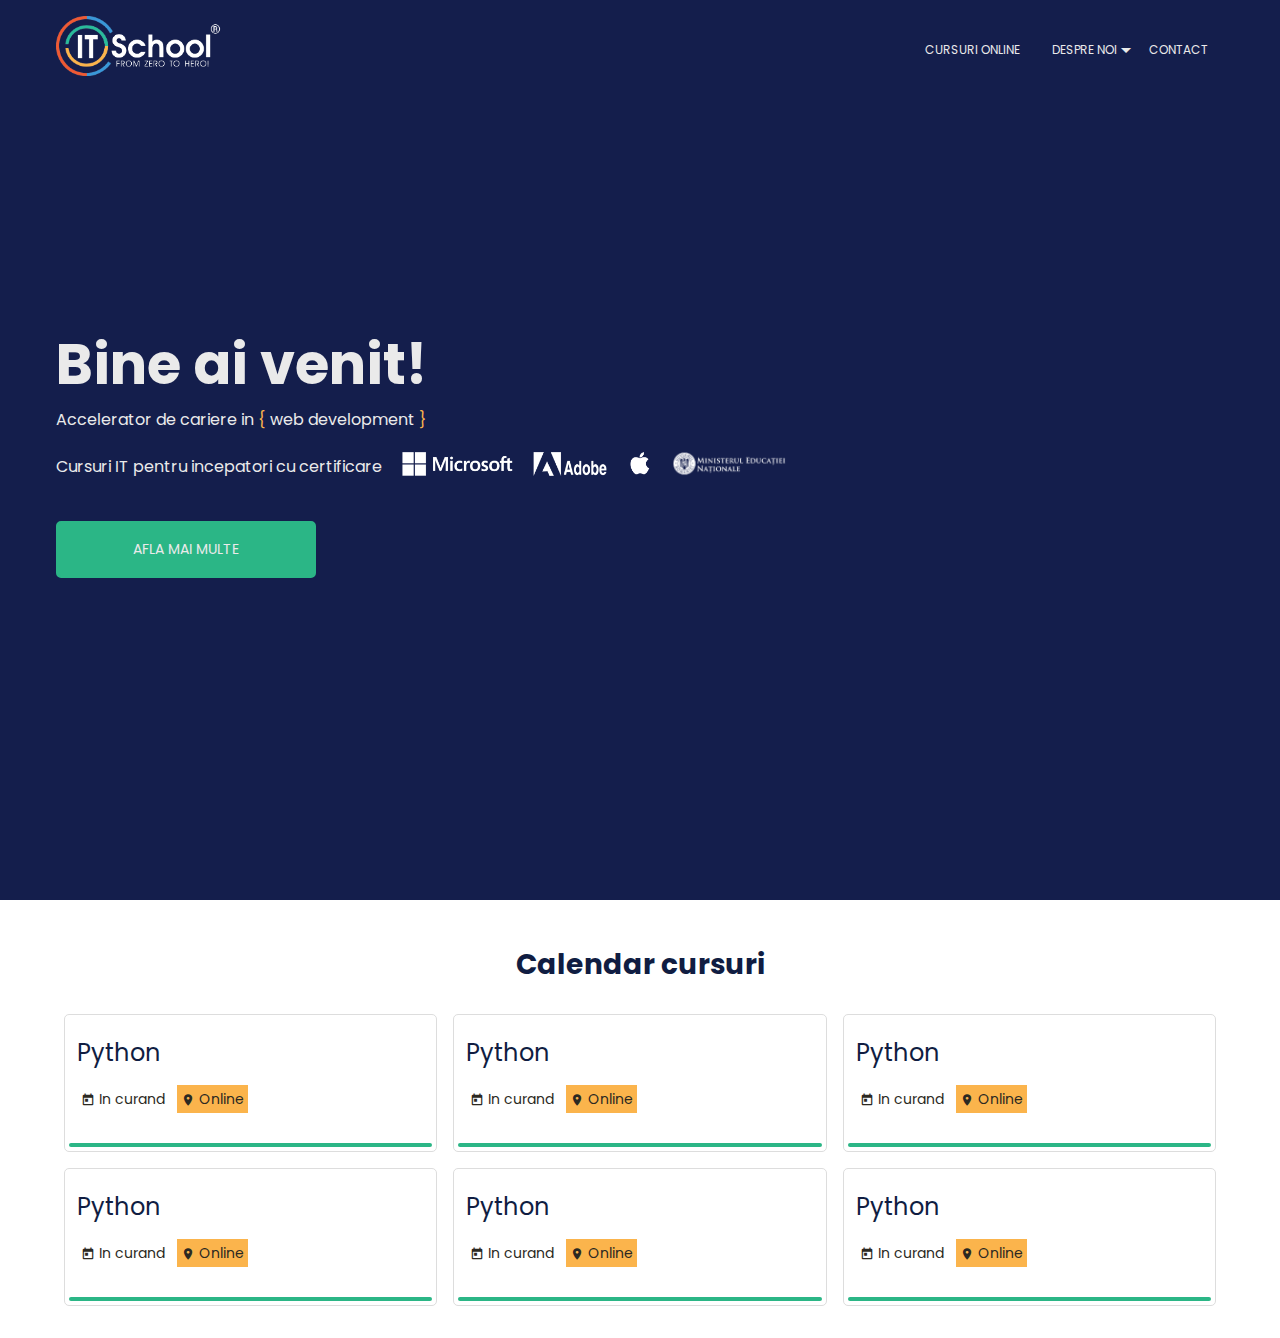
==== index.html @ d3810fd1 "Initial commit" ====
<!DOCTYPE html>
<html lang="en">
  <head>
    <meta charset="UTF-8" />
    <meta http-equiv="X-UA-Compatible" content="IE=edge" />
    <meta name="viewport" content="width=device-width, initial-scale=1.0" />
    <title>Homepage Clona ITSchool</title>

    <link rel="stylesheet" href="./css/main.css" />
    <link rel="stylesheet" href="./css/home.css" />

    <link rel="preconnect" href="https://fonts.googleapis.com" />
    <link rel="preconnect" href="https://fonts.gstatic.com" crossorigin />
    <link
      href="https://fonts.googleapis.com/css2?family=Poppins&family=Roboto+Serif:opsz,wght@8..144,100&display=swap"
      rel="stylesheet"
    />
    <link
      rel="stylesheet"
      href="https://fonts.googleapis.com/icon?family=Material+Icons"
    />
  </head>
  <body>
    <nav>
      <div class="container">
        <a href="index.html">
          <img src="./img/itschool-logo.png" alt="itschool-logo" />
        </a>
        <div class="menu-icon-container">
          <i class="material-icons menu-icon">menu</i>
          <input type="checkbox" />
          <ul>
            <li>
              <a href="pages/courses.html">Cursuri Online</a>
            </li>
            <li class="about-us-link">
              <a href="pages/about.html">
                Despre noi
                <i class="material-icons arrow-down-icon">arrow_drop_down</i>
              </a>
              <div class="submenu">
                <a href="index.html">IT School</a>
                <a href="pages/about.html">Despre noi</a>
              </div>
            </li>
            <li>
              <a href="./pages/contact.html">Contact</a>
            </li>
          </ul>
        </div>
      </div>
    </nav>
    <main>
      <section class="welcome">
        <div class="container">
          <h1>Bine ai venit!</h1>
          <p>
            Accelerator de cariere in
            <span>{</span>
            web development
            <span>}</span>
          </p>
          <p>
            Cursuri IT pentru incepatori cu certificare
            <img src="img/microsoft.png" alt="Microsoft" />
            <img src="img/adobe.png" alt="Adobe" />
            <img src="img/apple.png" alt="Apple" />
            <img src="img/minister.png" alt="Minister" />
          </p>
          <a href="pages/courses.html">Afla mai multe</a>
        </div>
      </section>
      <section class="courses">
        <div class="container">
          <h2>Calendar cursuri</h2>
          <div class="courses-container">
            <!-- Curs -->
            <div class="course-wrapper">
              <div class="course">
                <div class="content">
                  <h3>Python</h3>
                  <div class="badges">
                    <span class="date">
                      <i class="material-icons">today</i>
                      In curand
                    </span>
                    <span class="place">
                      <i class="material-icons">location_on</i>
                      Online
                    </span>
                  </div>
                </div>
                <div class="bar"></div>
              </div>
            </div>
            <!-- Sfarsit curs -->
            <!-- Curs -->
            <div class="course-wrapper">
              <div class="course">
                <div class="content">
                  <h3>Python</h3>
                  <div class="badges">
                    <span class="date">
                      <i class="material-icons">today</i>
                      In curand
                    </span>
                    <span class="place">
                      <i class="material-icons">location_on</i>
                      Online
                    </span>
                  </div>
                </div>
                <div class="bar"></div>
              </div>
            </div>
            <!-- Sfarsit curs -->
            <!-- Curs -->
            <div class="course-wrapper">
              <div class="course">
                <div class="content">
                  <h3>Python</h3>
                  <div class="badges">
                    <span class="date">
                      <i class="material-icons">today</i>
                      In curand
                    </span>
                    <span class="place">
                      <i class="material-icons">location_on</i>
                      Online
                    </span>
                  </div>
                </div>
                <div class="bar"></div>
              </div>
            </div>
            <!-- Sfarsit curs -->
            <!-- Curs -->
            <div class="course-wrapper">
              <div class="course">
                <div class="content">
                  <h3>Python</h3>
                  <div class="badges">
                    <span class="date">
                      <i class="material-icons">today</i>
                      In curand
                    </span>
                    <span class="place">
                      <i class="material-icons">location_on</i>
                      Online
                    </span>
                  </div>
                </div>
                <div class="bar"></div>
              </div>
            </div>
            <!-- Sfarsit curs -->
            <!-- Curs -->
            <div class="course-wrapper">
              <div class="course">
                <div class="content">
                  <h3>Python</h3>
                  <div class="badges">
                    <span class="date">
                      <i class="material-icons">today</i>
                      In curand
                    </span>
                    <span class="place">
                      <i class="material-icons">location_on</i>
                      Online
                    </span>
                  </div>
                </div>
                <div class="bar"></div>
              </div>
            </div>
            <!-- Sfarsit curs -->
            <!-- Curs -->
            <div class="course-wrapper">
              <div class="course">
                <div class="content">
                  <h3>Python</h3>
                  <div class="badges">
                    <span class="date">
                      <i class="material-icons">today</i>
                      In curand
                    </span>
                    <span class="place">
                      <i class="material-icons">location_on</i>
                      Online
                    </span>
                  </div>
                </div>
                <div class="bar"></div>
              </div>
            </div>
            <!-- Sfarsit curs -->
          </div>
        </div>
      </section>
    </main>
  </body>
</html>
---- css/main.css ----
/* Aici va fi cod reutilizabil in toate paginile */
:root {
  --text-primary: #101d42;
  --text-secondary: #fbb44c;
  --text-dark: #2b2922;
  --text-light: #eaeaea;
  --text-white: #ffffff;

  --bg-primary: #141e4c;
  --bg-secondary: #dfedf5;
  --bg-dark: #101d42;
  --bg-light: #ffffff;

  --button-color: #2bb686;

  --fs-large: 1rem;
  --fs-medium: 0.875rem;
  --fs-small: 0.75rem;

  --spacing-xl: 2.625rem;
  --spacing-large: 1.75rem;
  --spacing-medium: 1rem;
  --spacing-small: 0.5rem;
  --spacing-tiny: 0.25rem;

  --mobile-logo-height: 45px;
}

* {
  box-sizing: border-box;
}

body,
h1,
h2,
h3,
p,
ul {
  margin: 0;
  padding: 0;
}

ul {
  list-style-type: none;
}

a {
  display: block;
  text-decoration: none;
}

input[type="submit"] {
  -webkit-appearance: none;
  -moz-appearance: none;
  appearance: none;
  opacity: 1;
}

body {
  font-family: Poppins, sans-serif;
}

h1 {
  font-size: 3.5rem;
  color: var(--text-light);
}

h2 {
  color: var(--text-primary);
  font-size: 1.75rem;
}

h3 {
  font-size: 1.5rem;
  color: var(--text-secondary);
}

p {
  font-size: var(--fs-medium);
  color: var(--text-dark);
}

/* Clase reutilizabile */
.container {
  max-width: 1200px;
  min-width: 320px;
  margin: auto;
  padding: var(--spacing-medium);
}

/*Stilizare nav*/

nav {
  position: fixed;
  top: 0;
  left: 0;

  width: 100%;
  background-color: var(--bg-primary);
}

nav .container {
  display: flex;
  justify-content: space-between;
  align-items: center;
}

nav li a {
  font-size: var(--fs-small);
  text-transform: uppercase;
  color: var(--text-light);
  padding: var(--spacing-medium);
}

nav li a:hover {
  color: var(--text-secondary);
}

nav li {
  position: relative;
}

.arrow-down-icon {
  position: absolute;
  right: -5px;
  top: 50%;
  transform: translateY(-50%);
}

nav ul {
  display: flex;
}

nav img {
  height: 60px;
  width: auto;
}

nav .submenu {
  display: none;
  position: absolute;
  background-color: var(--bg-dark);
  left: var(--spacing-medium);
  width: 10rem; /*aprox 160px */
  padding: var(--spacing-tiny) 0;
}

nav .submenu a {
  padding: var(--spacing-tiny) var(--spacing-small); /*4px 8px*/
}

.about-us-link:hover .submenu {
  display: block;
}

nav .menu-icon {
  display: none;
  color: var(--text-light);
}

nav input[type="checkbox"] {
  display: none;
}

@media (max-width: 768px) {
  nav img {
    height: var(--mobile-logo-height);
  }

  nav ul {
    display: none;
  }

  nav .menu-icon {
    display: block;
  }

  nav .menu-icon-container {
    position: relative;
  }

  nav input[type="checkbox"] {
    display: block;
    position: absolute;
    top: 0;
    left: 0;
    width: 100%;
    height: 100%;
    margin: 0;
    cursor: pointer;
    opacity: 0;
  }

  nav input[type="checkbox"]:checked ~ ul {
    display: block;
    position: fixed;
    top: calc(var(--mobile-logo-height) + var(--spacing-medium) * 2);
    left: 0;
    background-color: var(--bg-dark);
    width: 100%;
  }

  nav .submenu,
  nav .arrow-down-icon {
    display: none;
  }

  .about-us-link:hover .submenu {
    display: none;
  }
}
---- css/home.css ----
/*TO REMOVE when finished*/
:root {
  --ceva: red;
}
/*Remove till here*/

.welcome {
  background-color: var(--bg-primary);
  width: 100%;
  height: 100vh;

  display: flex;
  justify-content: flex-start;
  align-items: center;
}

.welcome h1,
.welcome p {
  color: var(--text-light);
}

.welcome p {
  font-size: var(--fs-large);
  margin-bottom: var(--spacing-medium);
}

.welcome p:last-of-type {
  margin-bottom: var(--spacing-xl);
}

.welcome img {
  height: 24px;
  margin-left: var(--spacing-medium);
  position: relative;
  top: var(--spacing-tiny);
}

.welcome p span {
  color: var(--text-secondary);
}

.welcome a {
  color: var(--text-light);
  background-color: var(--button-color);

  font-size: var(--fs-medium);
  text-transform: uppercase;
  text-align: center;
  padding: var(--spacing-medium);
  border: 2px solid var(--button-color);
  border-radius: 5px;
  width: 260px;
}

.welcome a:hover {
  background-color: transparent;
}

.welcome .container {
  display: flex;
  flex-direction: column;
  flex-grow: 1;
}

@media screen and (max-width: 768px) {
  .welcome h1 {
    font-size: 2.5rem;
  }

  .welcome p:last-of-type {
    margin-bottom: 0;
  }

  .welcome img {
    display: block;
    margin-top: var(--spacing-medium);
    margin-left: var(--spacing-small);
  }

  .welcome a {
    display: none;
  }
}

/*Stilizare cursuri section*/

.courses h2 {
  text-align: center;
  margin: var(--spacing-large) 0;
}

.courses .courses-container {
  display: flex;
  flex-wrap: wrap;
}

.courses .course-wrapper {
  width: calc(100% / 3);
  padding-left: var(--spacing-small);
  padding-right: var(--spacing-small);
}

.courses .course {
  width: 100%;

  border: 1px solid #ddd;
  border-radius: 5px;
  padding: var(--spacing-tiny);
  margin-bottom: var(--spacing-medium);
}

.courses h3 {
  color: var(--text-primary);
  font-weight: 400;
  margin-bottom: var(--spacing-medium);
}

.courses .badges {
  margin-bottom: var(--spacing-medium);
}

.courses span,
.courses i {
  font-size: var(--fs-medium);
  color: var(--text-dark);
}

.courses span {
  padding: var(--spacing-tiny);
}

.courses i {
  vertical-align: middle;
}

.course .place {
  background-color: var(--text-secondary);
  margin-left: var(--spacing-tiny);
}

.courses .content {
  padding: var(--spacing-medium) var(--spacing-small);
}

.course .bar {
  height: var(--spacing-tiny);
  background-color: var(--button-color);
  border-radius: 10px;
}
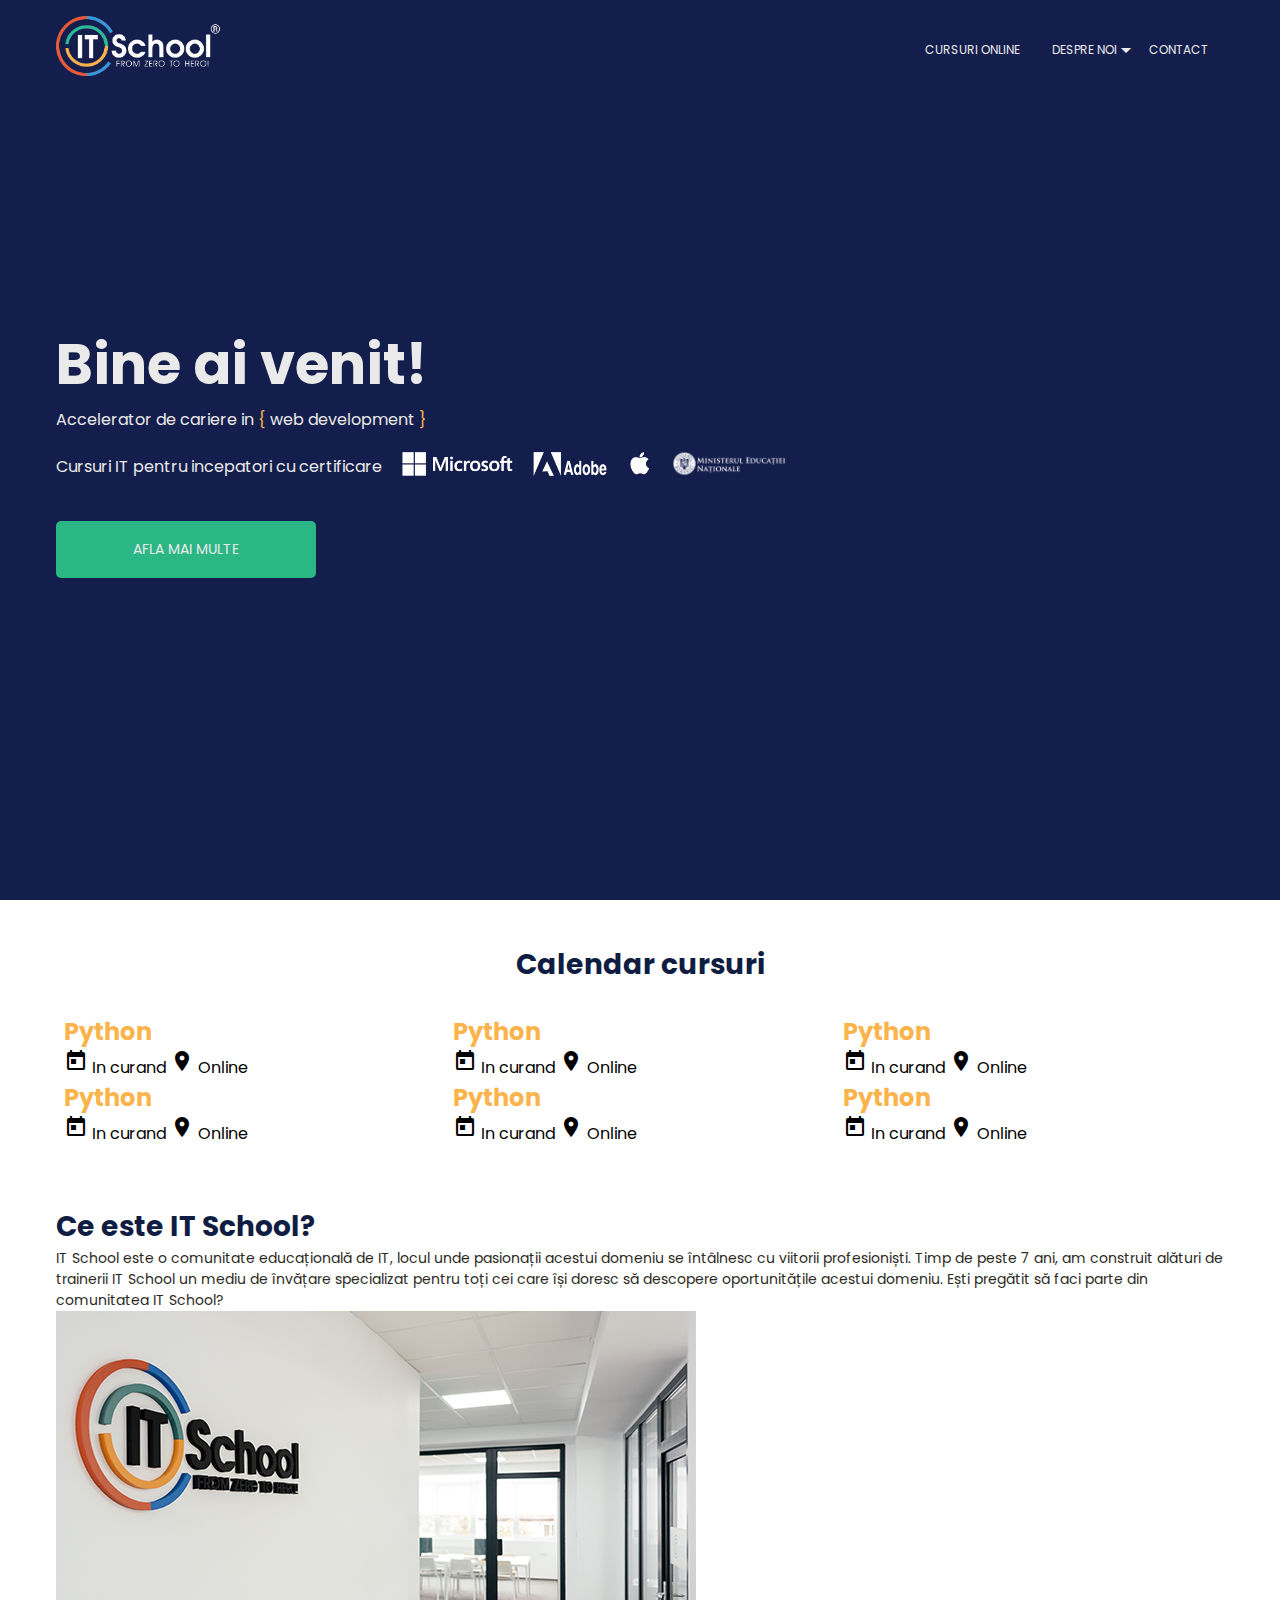
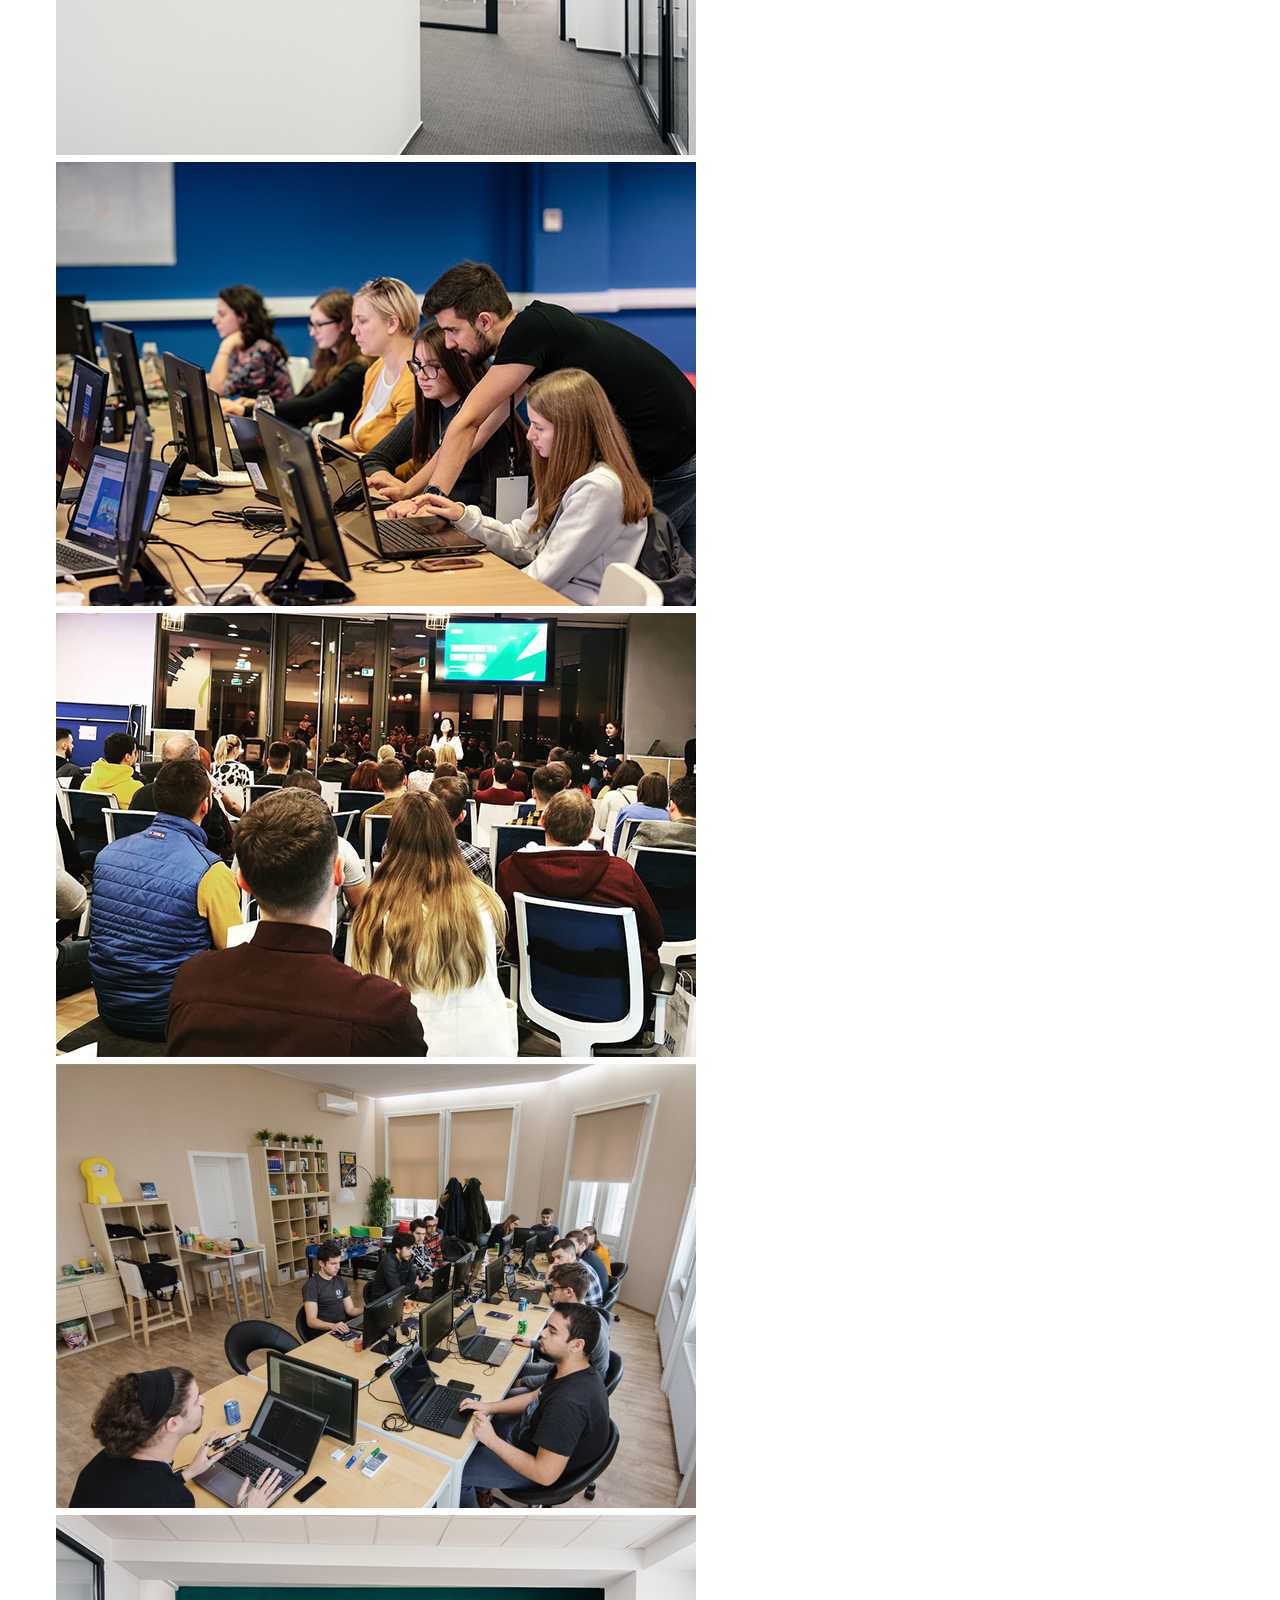
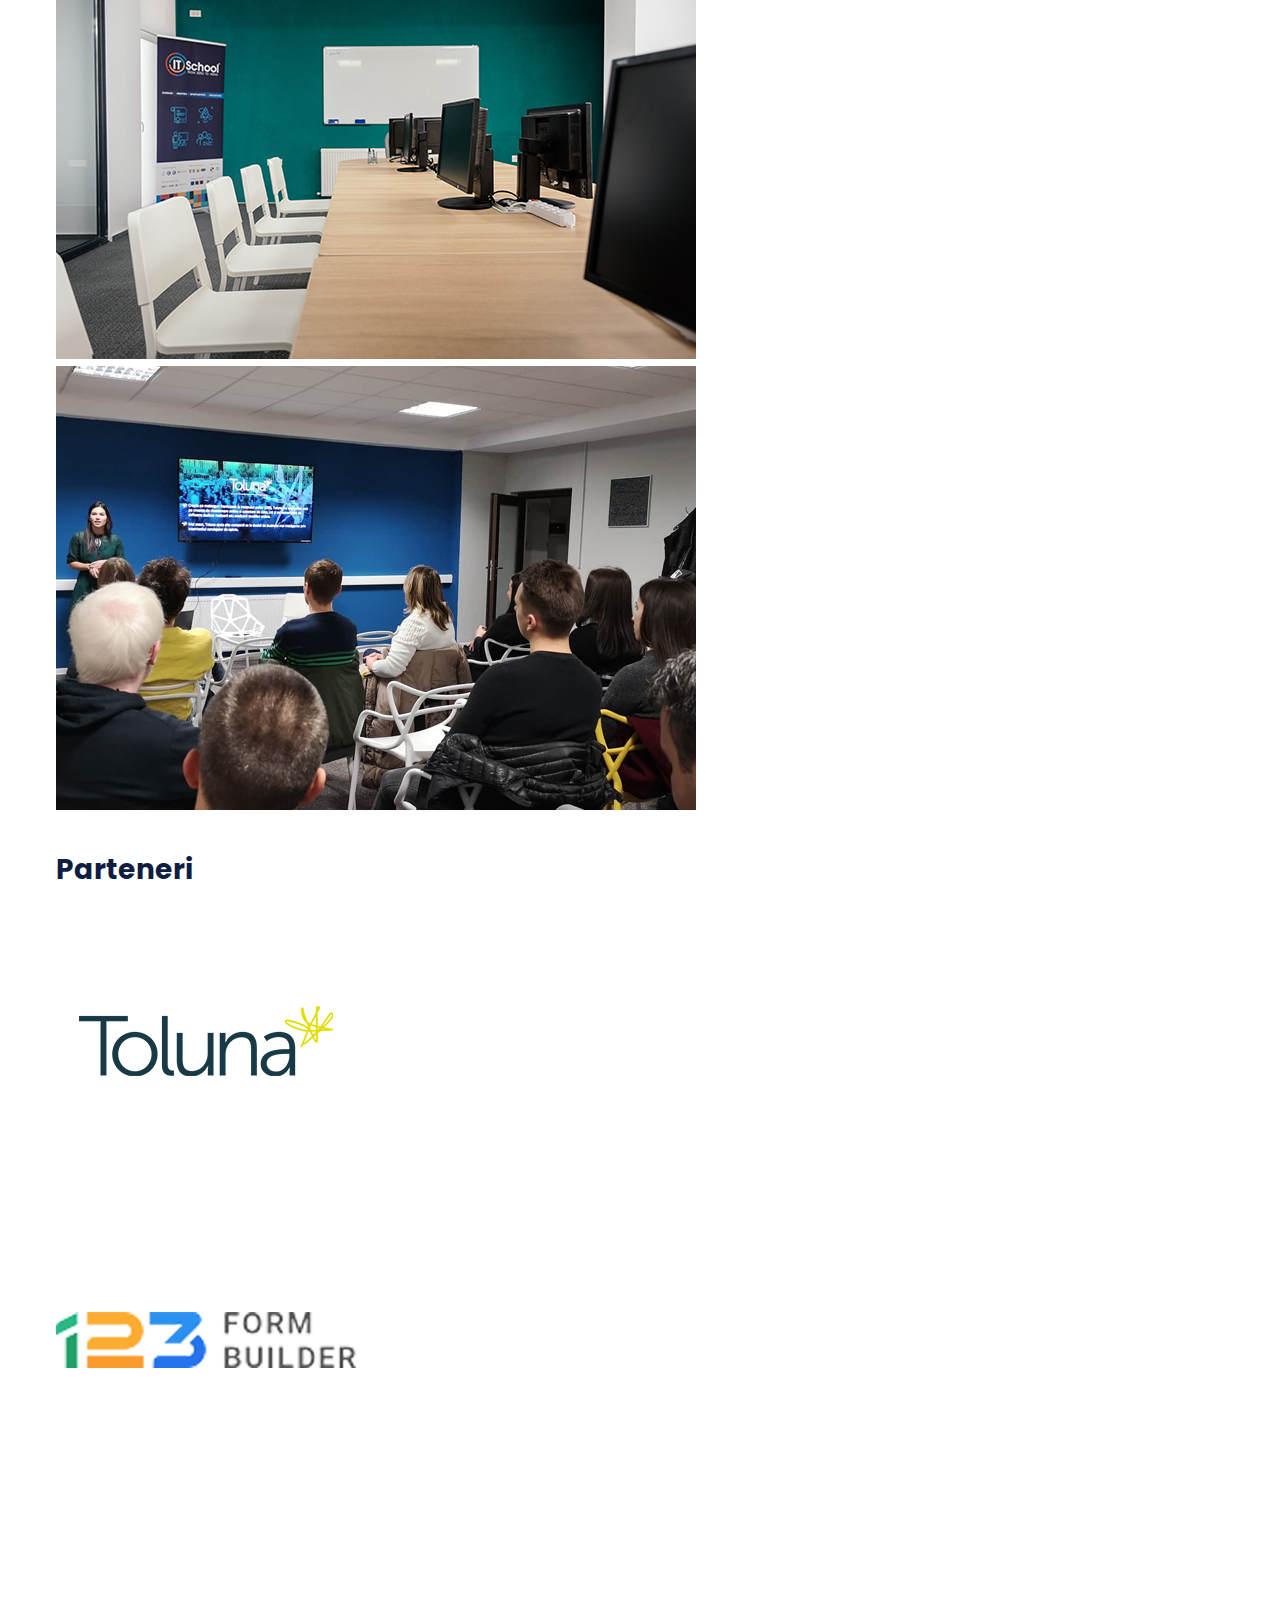
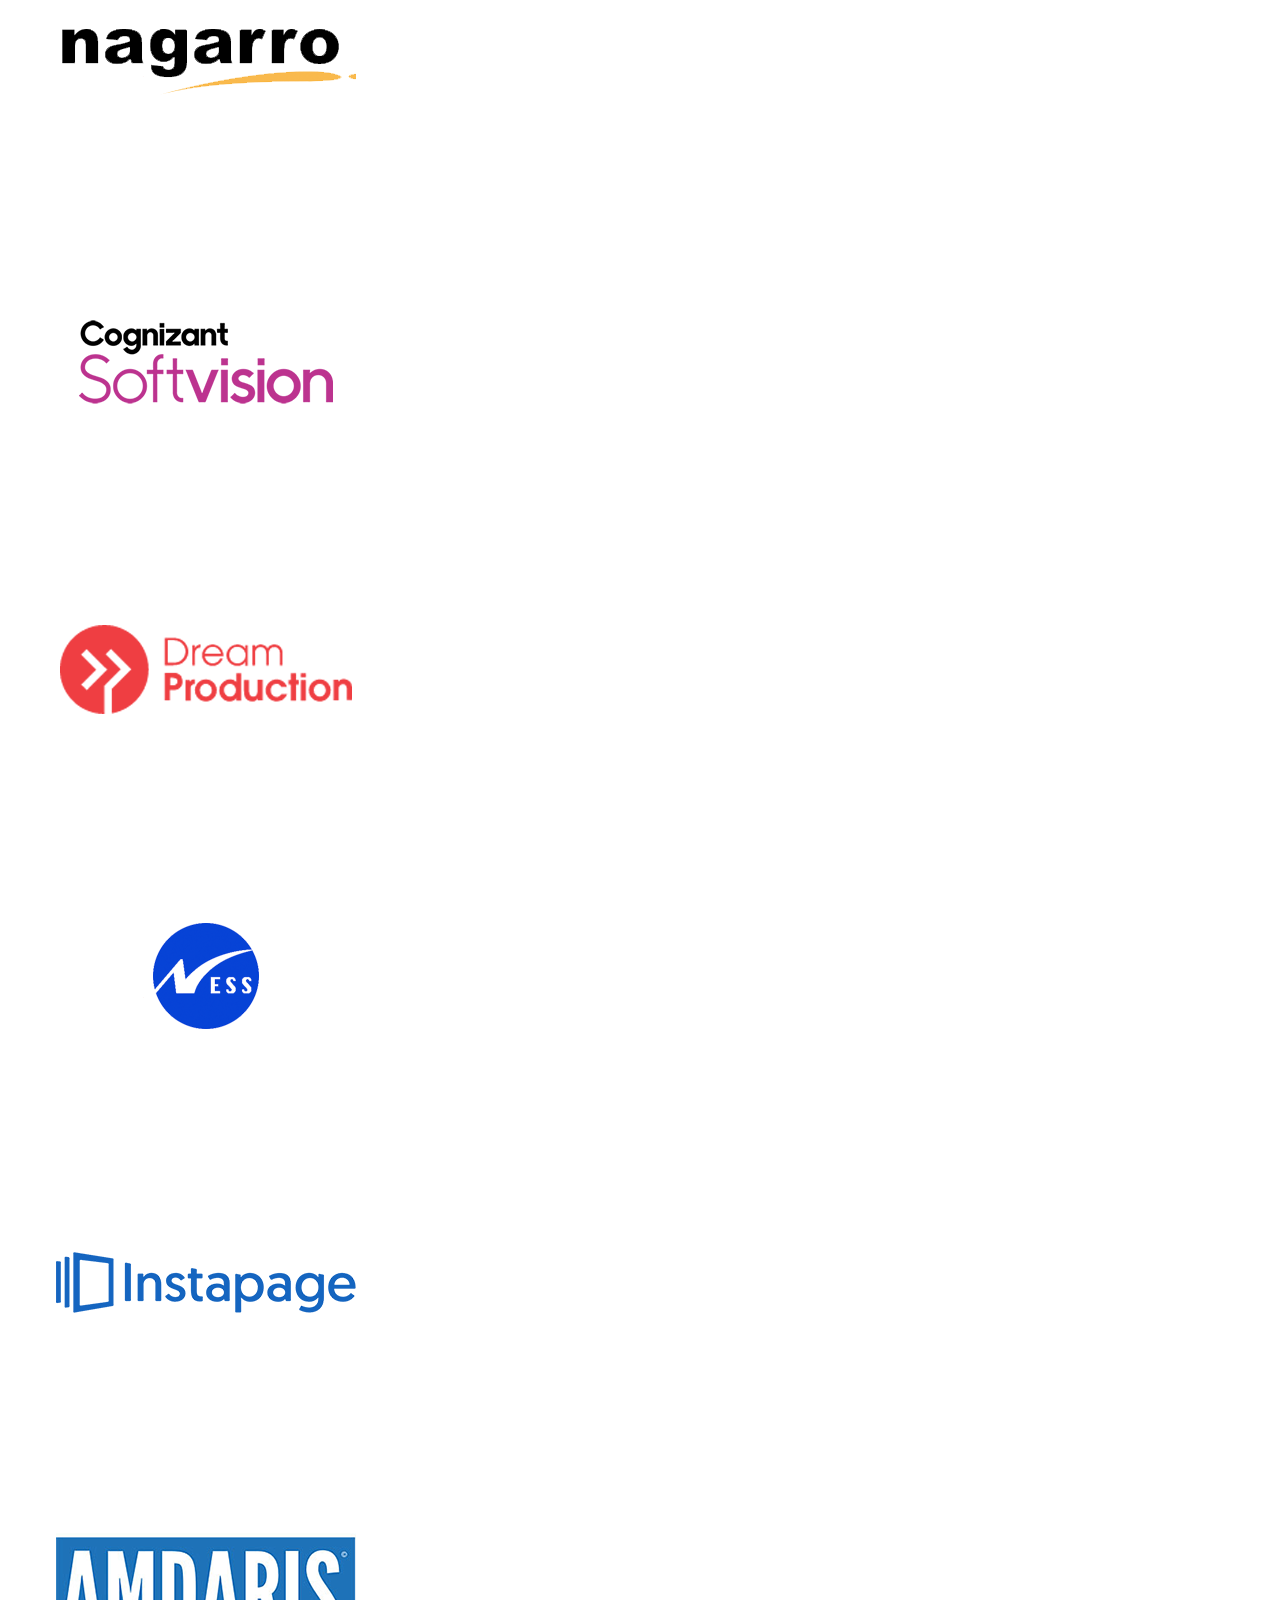
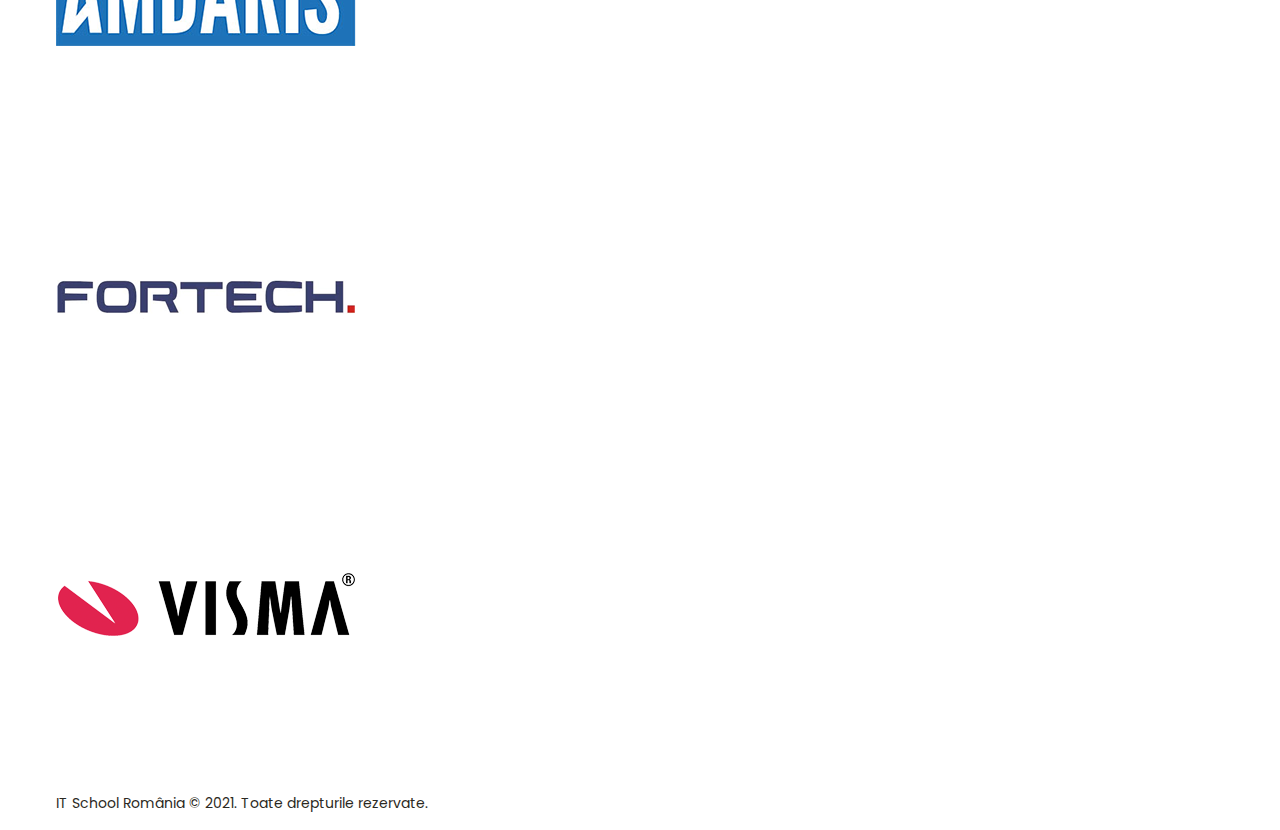
==== commit acddac40: "31.01.2023 12:36 CSS" ====
--- a/index.html
+++ b/index.html
@@ -197,6 +197,83 @@
           </div>
         </div>
       </section>
+      <!-- who we are -->
+      <section class="who-we-are">
+        <div class="container grid">
+          <h2>Ce este IT School?</h2>
+          <p>
+            IT School este o comunitate educațională de IT, locul unde
+            pasionații acestui domeniu se întâlnesc cu viitorii profesioniști.
+            Timp de peste 7 ani, am construit alături de trainerii IT School un
+            mediu de învățare specializat pentru toți cei care își doresc să
+            descopere oportunitățile acestui domeniu. Ești pregătit să faci
+            parte din comunitatea IT School?
+          </p>
+          <div class="images-container">
+            <div class="image-wrapper">
+              <img src="img/about-us-1.jpeg" alt="" />
+            </div>
+            <div class="image-wrapper">
+              <img src="img/about-us-2.jpeg" alt="" />
+            </div>
+            <div class="image-wrapper">
+              <img src="img/about-us-3.jpeg" alt="" />
+            </div>
+            <div class="image-wrapper">
+              <img src="img/about-us-4.jpeg" alt="" />
+            </div>
+            <div class="image-wrapper">
+              <img src="img/about-us-5.jpeg" alt="" />
+            </div>
+            <div class="image-wrapper">
+              <img src="img/about-us-6.jpeg" alt="" />
+            </div>
+          </div>
+        </div>
+      </section>
+      <!-- parteners -->
+      <section class="partners">
+        <div class="container">
+          <h2>Parteneri</h2>
+          <div class="partners-container">
+            <div class="image-wrapper">
+              <img src="img/toluna.png" alt="Toluna" />
+            </div>
+            <div class="image-wrapper">
+              <img src="img/123formbuilder.png" alt="123formbuilder" />
+            </div>
+            <div class="image-wrapper">
+              <img src="img/nagarro.png" alt="Nagarro" />
+            </div>
+            <div class="image-wrapper">
+              <img src="img/cognizant.png" alt="SoftVision" />
+            </div>
+            <div class="image-wrapper">
+              <img src="img/dreamproduction.png" alt="Dream Production" />
+            </div>
+            <div class="image-wrapper">
+              <img src="img/ness.png" alt="Ness" />
+            </div>
+            <div class="image-wrapper">
+              <img src="img/instapage.png" alt="Instapage" />
+            </div>
+            <div class="image-wrapper">
+              <img src="img/amdaris.png" alt="Amadaris" />
+            </div>
+            <div class="image-wrapper">
+              <img src="img/fortech.png" alt="Fortech" />
+            </div>
+            <div class="image-wrapper">
+              <img src="img/visma.png" alt="Visma" />
+            </div>
+          </div>
+        </div>
+      </section>
     </main>
+    <footer>
+      <div class="container">
+        <p>IT School România © 2021. Toate drepturile rezervate.</p>
+      </div>
+    </footer>
   </body>
 </html>
--- a/css/home.css
+++ b/css/home.css
@@ -84,14 +84,19 @@
 
 /*Stilizare cursuri section*/
 
+.courses .container.grid {
+  padding: var(--spacing-medium) var(--spacing-small);
+}
+
 .courses h2 {
+  margin: var(--spacing-large) 0;
   text-align: center;
-  margin: var(--spacing-large) 0;
 }
 
 .courses .courses-container {
   display: flex;
   flex-wrap: wrap;
+  margin-bottom: var(--spacing-large);
 }
 
 .courses .course-wrapper {
@@ -100,50 +105,14 @@
   padding-right: var(--spacing-small);
 }
 
-.courses .course {
-  width: 100%;
-
-  border: 1px solid #ddd;
-  border-radius: 5px;
-  padding: var(--spacing-tiny);
-  margin-bottom: var(--spacing-medium);
+@media screen and (max-width: 992px) {
+  .courses .course-wrapper {
+    width: 50%;
+  }
 }
 
-.courses h3 {
-  color: var(--text-primary);
-  font-weight: 400;
-  margin-bottom: var(--spacing-medium);
+@media screen and (max-width: 768px) {
+  .courses .course-wrapper {
+    width: 100%;
+  }
 }
-
-.courses .badges {
-  margin-bottom: var(--spacing-medium);
-}
-
-.courses span,
-.courses i {
-  font-size: var(--fs-medium);
-  color: var(--text-dark);
-}
-
-.courses span {
-  padding: var(--spacing-tiny);
-}
-
-.courses i {
-  vertical-align: middle;
-}
-
-.course .place {
-  background-color: var(--text-secondary);
-  margin-left: var(--spacing-tiny);
-}
-
-.courses .content {
-  padding: var(--spacing-medium) var(--spacing-small);
-}
-
-.course .bar {
-  height: var(--spacing-tiny);
-  background-color: var(--button-color);
-  border-radius: 10px;
-}
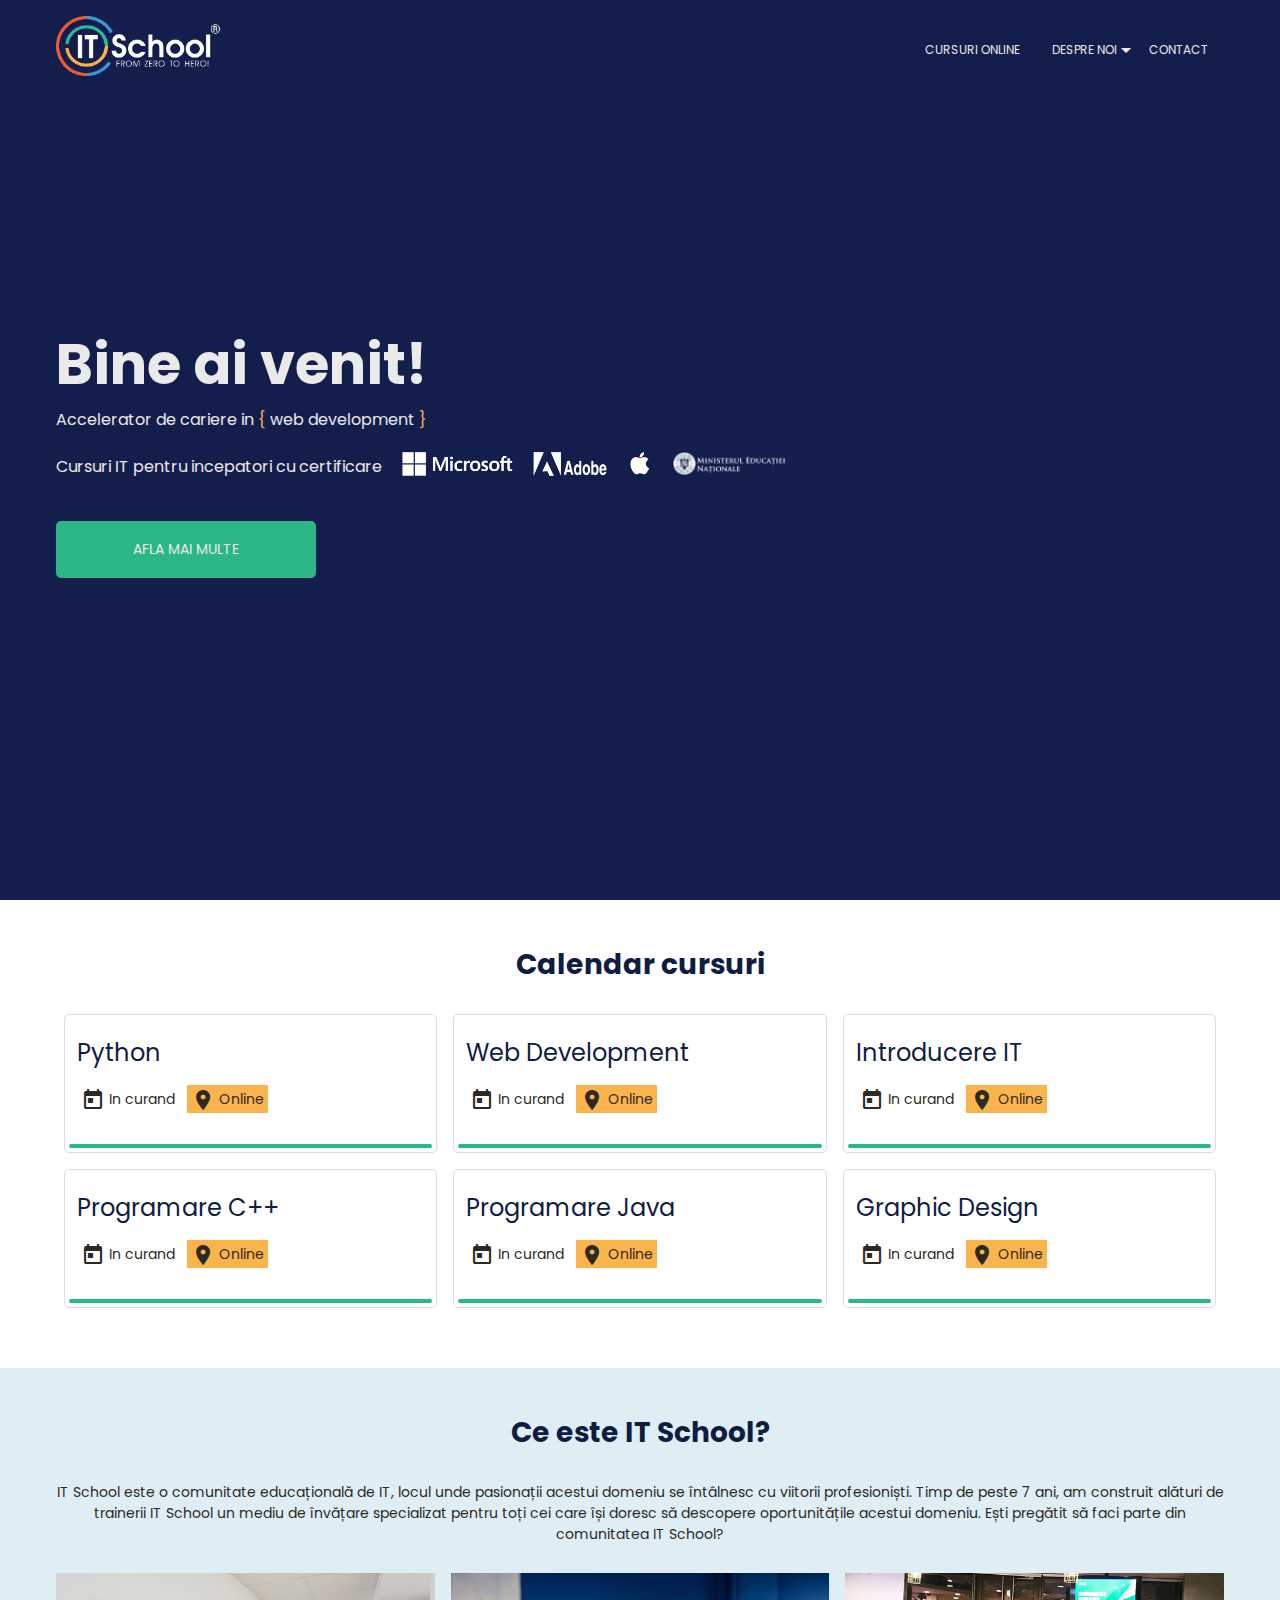
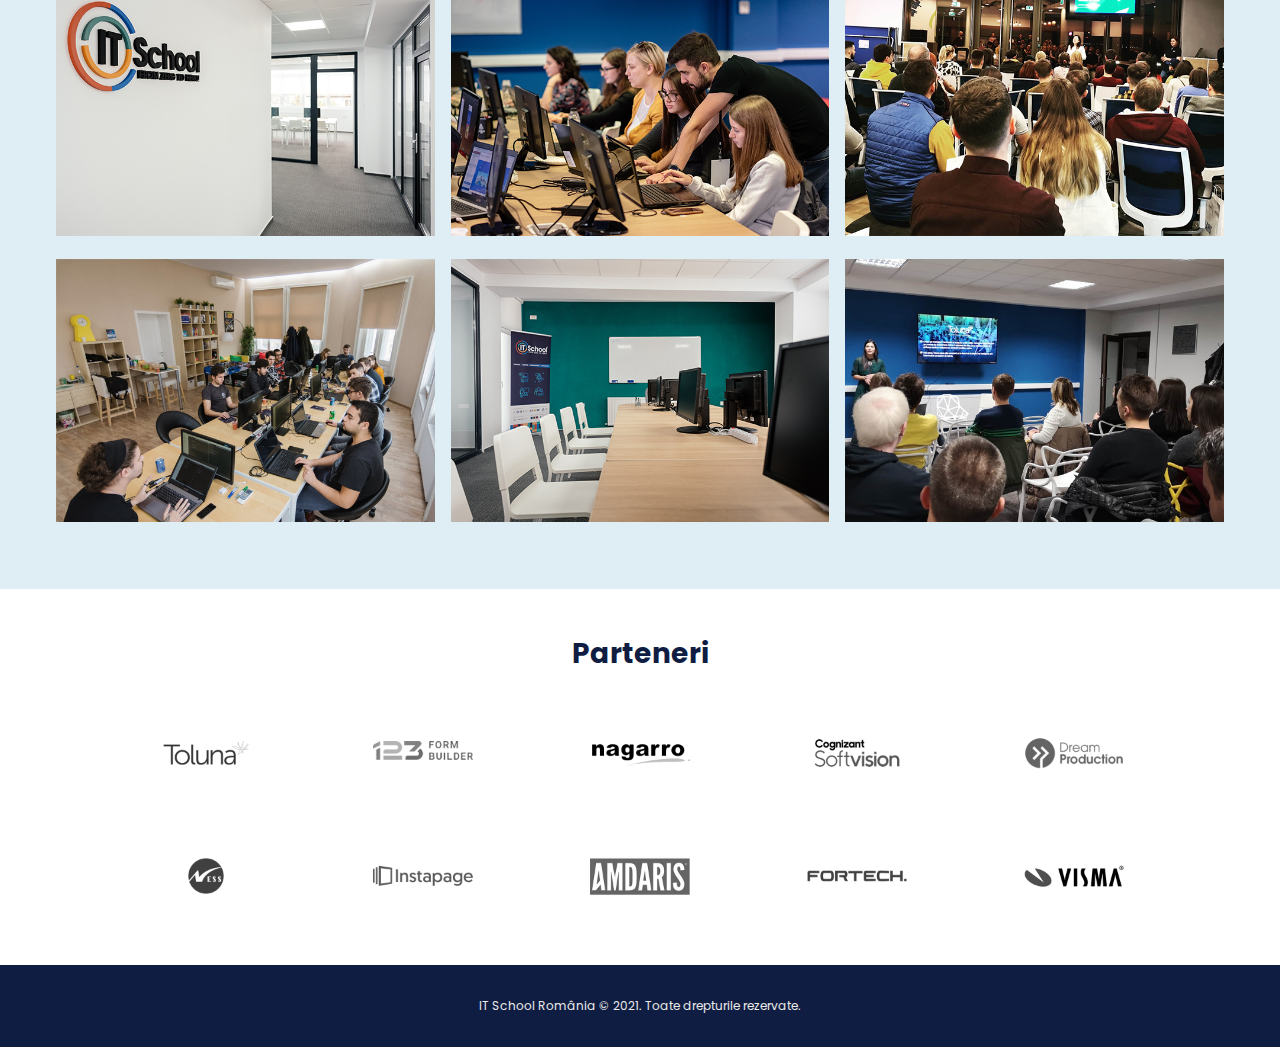
==== commit e8016eb7: "css and html modified" ====
--- a/index.html
+++ b/index.html
@@ -98,87 +98,87 @@
             <div class="course-wrapper">
               <div class="course">
                 <div class="content">
-                  <h3>Python</h3>
-                  <div class="badges">
-                    <span class="date">
-                      <i class="material-icons">today</i>
-                      In curand
-                    </span>
-                    <span class="place">
-                      <i class="material-icons">location_on</i>
-                      Online
-                    </span>
-                  </div>
-                </div>
-                <div class="bar"></div>
-              </div>
-            </div>
-            <!-- Sfarsit curs -->
-            <!-- Curs -->
-            <div class="course-wrapper">
-              <div class="course">
-                <div class="content">
-                  <h3>Python</h3>
-                  <div class="badges">
-                    <span class="date">
-                      <i class="material-icons">today</i>
-                      In curand
-                    </span>
-                    <span class="place">
-                      <i class="material-icons">location_on</i>
-                      Online
-                    </span>
-                  </div>
-                </div>
-                <div class="bar"></div>
-              </div>
-            </div>
-            <!-- Sfarsit curs -->
-            <!-- Curs -->
-            <div class="course-wrapper">
-              <div class="course">
-                <div class="content">
-                  <h3>Python</h3>
-                  <div class="badges">
-                    <span class="date">
-                      <i class="material-icons">today</i>
-                      In curand
-                    </span>
-                    <span class="place">
-                      <i class="material-icons">location_on</i>
-                      Online
-                    </span>
-                  </div>
-                </div>
-                <div class="bar"></div>
-              </div>
-            </div>
-            <!-- Sfarsit curs -->
-            <!-- Curs -->
-            <div class="course-wrapper">
-              <div class="course">
-                <div class="content">
-                  <h3>Python</h3>
-                  <div class="badges">
-                    <span class="date">
-                      <i class="material-icons">today</i>
-                      In curand
-                    </span>
-                    <span class="place">
-                      <i class="material-icons">location_on</i>
-                      Online
-                    </span>
-                  </div>
-                </div>
-                <div class="bar"></div>
-              </div>
-            </div>
-            <!-- Sfarsit curs -->
-            <!-- Curs -->
-            <div class="course-wrapper">
-              <div class="course">
-                <div class="content">
-                  <h3>Python</h3>
+                  <h3>Web Development</h3>
+                  <div class="badges">
+                    <span class="date">
+                      <i class="material-icons">today</i>
+                      In curand
+                    </span>
+                    <span class="place">
+                      <i class="material-icons">location_on</i>
+                      Online
+                    </span>
+                  </div>
+                </div>
+                <div class="bar"></div>
+              </div>
+            </div>
+            <!-- Sfarsit curs -->
+            <!-- Curs -->
+            <div class="course-wrapper">
+              <div class="course">
+                <div class="content">
+                  <h3>Introducere IT</h3>
+                  <div class="badges">
+                    <span class="date">
+                      <i class="material-icons">today</i>
+                      In curand
+                    </span>
+                    <span class="place">
+                      <i class="material-icons">location_on</i>
+                      Online
+                    </span>
+                  </div>
+                </div>
+                <div class="bar"></div>
+              </div>
+            </div>
+            <!-- Sfarsit curs -->
+            <!-- Curs -->
+            <div class="course-wrapper">
+              <div class="course">
+                <div class="content">
+                  <h3>Programare C++</h3>
+                  <div class="badges">
+                    <span class="date">
+                      <i class="material-icons">today</i>
+                      In curand
+                    </span>
+                    <span class="place">
+                      <i class="material-icons">location_on</i>
+                      Online
+                    </span>
+                  </div>
+                </div>
+                <div class="bar"></div>
+              </div>
+            </div>
+            <!-- Sfarsit curs -->
+            <!-- Curs -->
+            <div class="course-wrapper">
+              <div class="course">
+                <div class="content">
+                  <h3>Programare Java</h3>
+                  <div class="badges">
+                    <span class="date">
+                      <i class="material-icons">today</i>
+                      In curand
+                    </span>
+                    <span class="place">
+                      <i class="material-icons">location_on</i>
+                      Online
+                    </span>
+                  </div>
+                </div>
+                <div class="bar"></div>
+              </div>
+            </div>
+            <!-- Sfarsit curs -->
+            <!-- Curs -->
+            <div class="course-wrapper">
+              <div class="course">
+                <div class="content">
+                  <h3>Graphic Design</h3>
                   <div class="badges">
                     <span class="date">
                       <i class="material-icons">today</i>
--- a/css/main.css
+++ b/css/main.css
@@ -24,6 +24,16 @@
   --spacing-tiny: 0.25rem;
 
   --mobile-logo-height: 45px;
+}
+
+body {
+  display: flex;
+  flex-direction: column;
+  min-height: 100vh;
+}
+
+main {
+  flex-grow: 1;
 }
 
 * {
--- a/css/home.css
+++ b/css/home.css
@@ -1,9 +1,3 @@
-/*TO REMOVE when finished*/
-:root {
-  --ceva: red;
-}
-/*Remove till here*/
-
 .welcome {
   background-color: var(--bg-primary);
   width: 100%;
@@ -116,3 +110,164 @@
     width: 100%;
   }
 }
+
+.courses .course {
+  margin-bottom: var(--spacing-medium);
+}
+
+.courses .course {
+  width: 100%;
+  border: 1px solid #ddd;
+  border-radius: 5px;
+  padding: var(--spacing-tiny);
+}
+
+.courses .content {
+  padding: var(--spacing-medium) var(--spacing-small);
+}
+
+.courses h3 {
+  color: var(--text-primary);
+  font-weight: 400;
+}
+.courses .course,
+.courses h3,
+.courses .badges {
+  margin-bottom: var(--spacing-medium);
+}
+
+.courses span {
+  padding: var(--spacing-tiny);
+}
+
+.courses .place {
+  background-color: var(--text-secondary);
+  margin-left: var(--spacing-tiny);
+}
+
+.course .date,
+.courses .place {
+  padding: var(--spacing-tiny);
+}
+
+.courses span {
+  font-size: var(--fs-medium);
+  color: var(--text-dark);
+}
+
+.courses .material-icons {
+  vertical-align: middle;
+}
+
+.courses .bar {
+  height: var(--spacing-tiny);
+  background-color: var(--button-color);
+  border-radius: 10px;
+}
+
+/* who we are */
+.who-we-are {
+  background-color: var(--bg-secondary);
+}
+
+.who-we-are .container.grid {
+  padding: var(--spacing-medium) var(--spacing-small);
+}
+
+.who-we-are h2,
+.who-we-are p {
+  margin-bottom: var(--spacing-large);
+  text-align: center;
+}
+
+.who-we-are h2 {
+  padding-top: var(--spacing-large);
+}
+
+.who-we-are .container.grid p {
+  margin-right: var(--spacing-small);
+  margin-left: var(--spacing-small);
+}
+
+/* imagini who we are */
+
+.who-we-are .images-container {
+  display: flex;
+  flex-wrap: wrap;
+  margin-bottom: var(--spacing-large);
+}
+
+.who-we-are .image-wrapper {
+  width: calc(100% / 3);
+  padding-right: var(--spacing-small);
+  padding-left: var(--spacing-small);
+  margin-bottom: var(--spacing-medium);
+}
+
+@media screen and (max-width: 768px) {
+  .who-we-are div.image-wrapper {
+    width: 100%;
+  }
+}
+
+@media screen and (max-width: 992px) {
+  .who-we-are .image-wrapper {
+    width: 50%;
+  }
+}
+
+.who-we-are img {
+  width: 100%;
+  height: auto;
+}
+
+/* partners */
+
+.partners h2,
+.partners .partners-container {
+  margin-bottom: var(--spacing-large);
+}
+
+.partners h2 {
+  padding-top: var(--spacing-large);
+  text-align: center;
+}
+
+.partners .partners-container {
+  display: flex;
+  flex-wrap: wrap;
+  justify-content: space-around;
+  margin: 0 var(--spacing-xl);
+}
+
+@media (max-width: 768px) {
+  .partners .partners-container {
+    margin: 0 var(--spacing-small);
+  }
+}
+
+.partners .image-wrapper {
+  width: 100px;
+  margin-right: var(--spacing-xl);
+  margin-left: var(--spacing-xl);
+  margin-bottom: var(--spacing-medium);
+}
+
+.partners img {
+  width: 100%;
+  height: auto;
+  filter: grayscale(100%);
+}
+
+/* footer */
+
+footer {
+  background-color: var(--bg-dark);
+}
+
+footer p {
+  font-size: var(--fs-small);
+  text-align: center;
+  color: var(--text-light);
+  padding: var(--spacing-medium) 0;
+}
